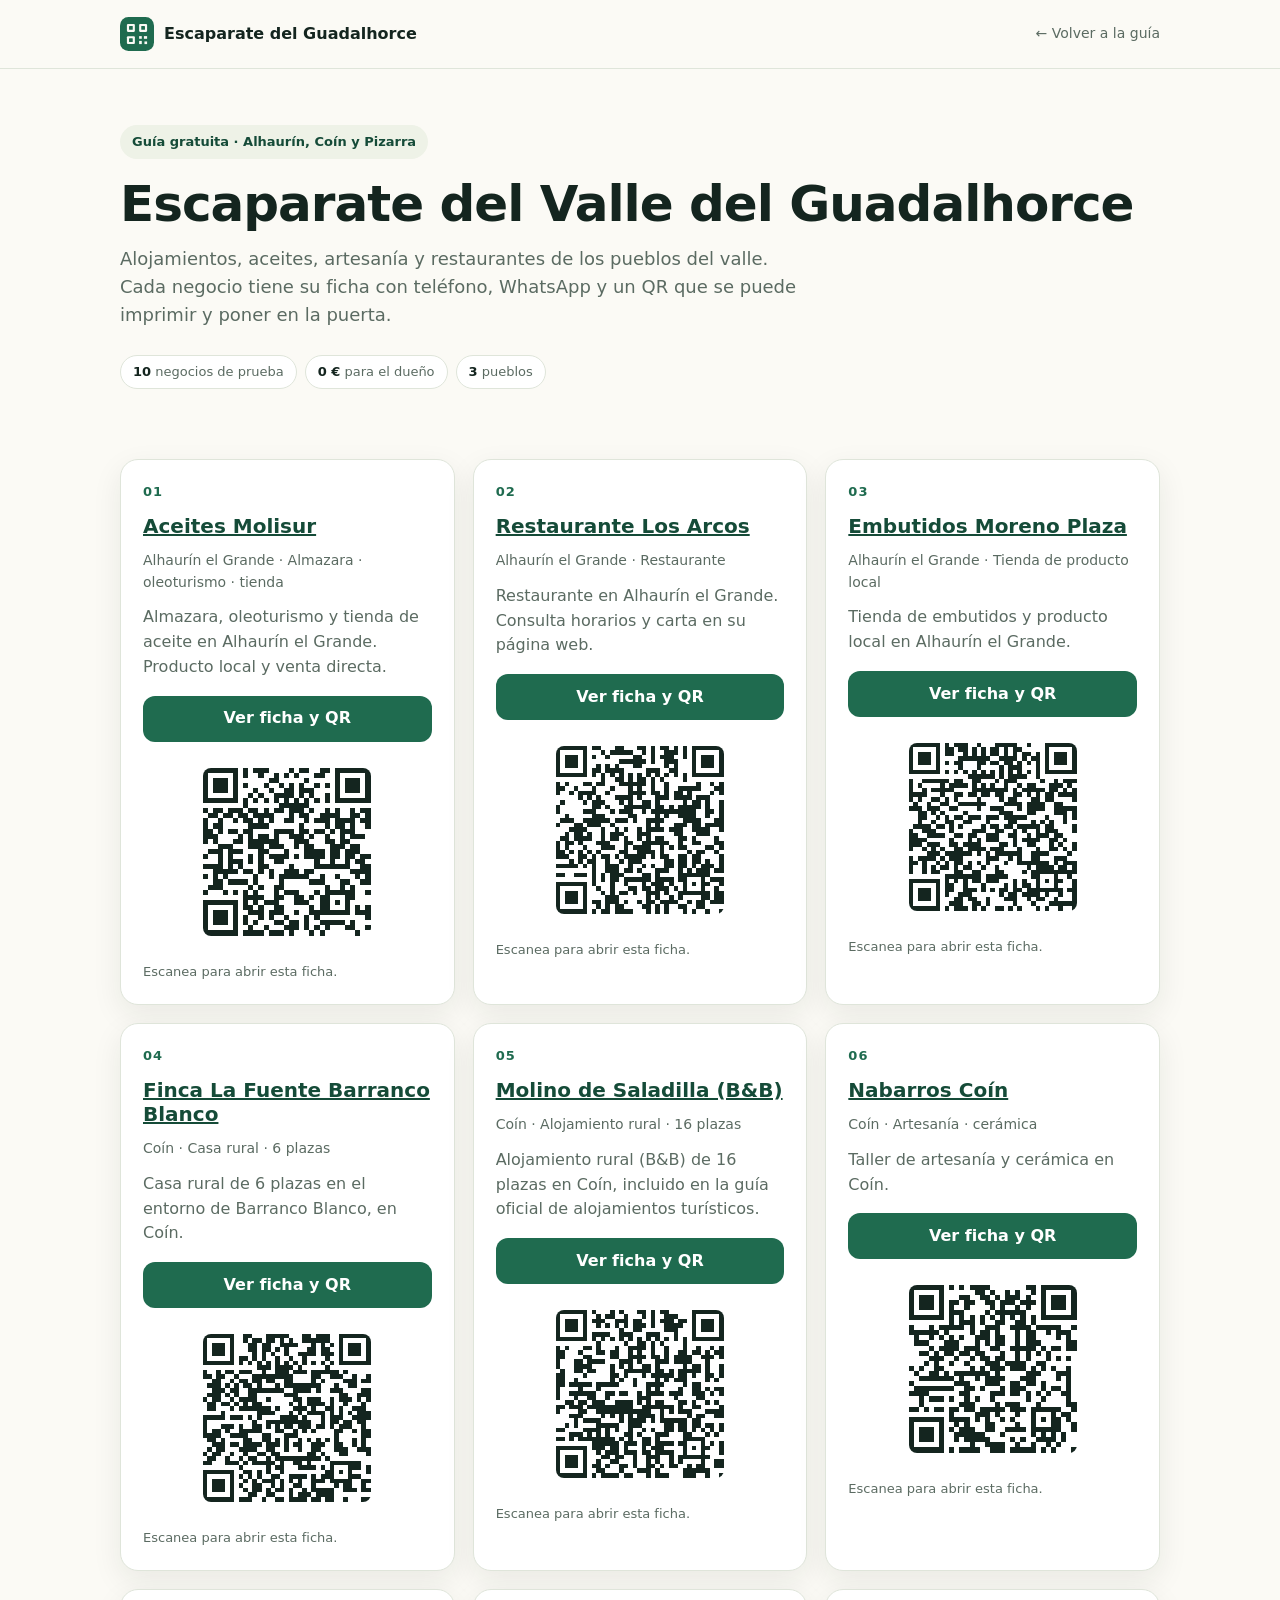
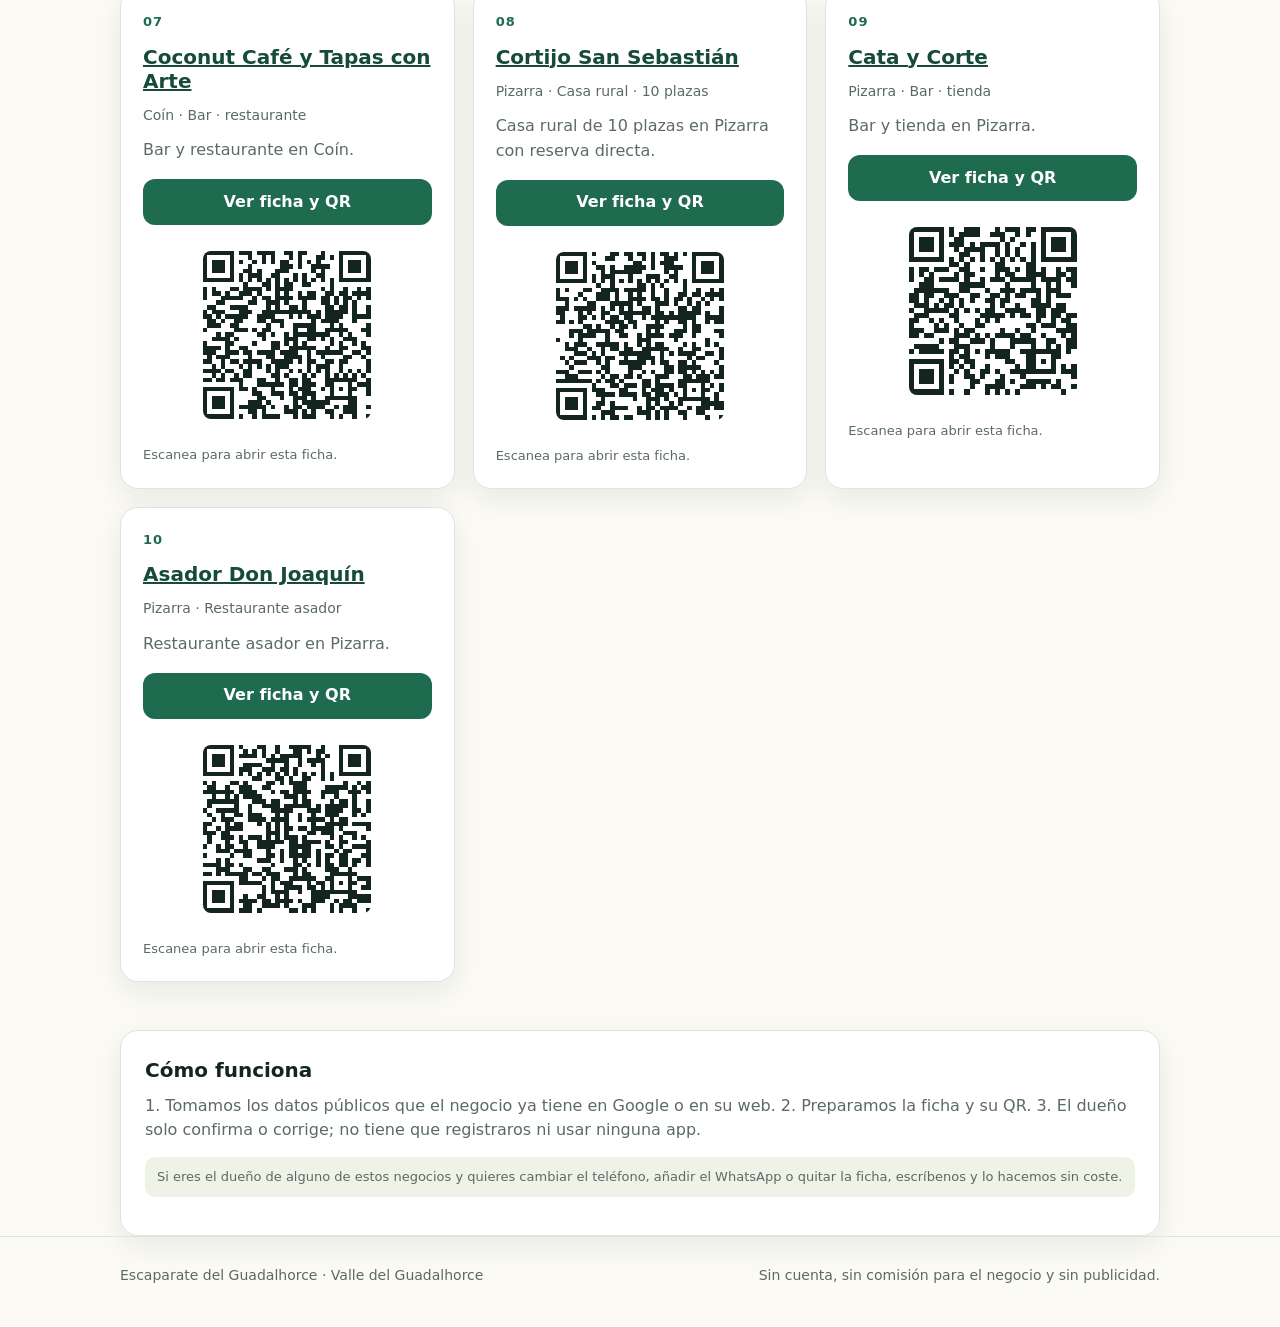
==== index.html @ 1d393084 "Publicar Escaparate del Guadalhorce (10 fichas + QR)" ====
<!doctype html>
<html lang="es">
<head>
<meta charset="utf-8">
<meta name="viewport" content="width=device-width, initial-scale=1">
<title>Escaparate del Guadalhorce · Alojamientos, tiendas y restaurantes en Alhaurín, Coín y Pizarra</title>
<meta name="description" content="Guía gratuita de alojamientos, tiendas, bares y artesanía de Alhaurín el Grande, Coín y Pizarra. Fichas preparadas para imprimir su QR y recibir contactos directos.">
<link rel="canonical" href="https://storbaz.github.io/escaparate-guadalhorce/">
<meta name="robots" content="index,follow,max-image-preview:large">
<meta name="theme-color" content="#1f6b4f">
<meta property="og:type" content="website">
<meta property="og:locale" content="es_ES">
<meta property="og:site_name" content="Escaparate del Guadalhorce">
<meta property="og:title" content="Escaparate del Guadalhorce · Alojamientos, tiendas y restaurantes en Alhaurín, Coín y Pizarra">
<meta property="og:description" content="Guía gratuita de alojamientos, tiendas, bares y artesanía de Alhaurín el Grande, Coín y Pizarra. Fichas preparadas para imprimir su QR y recibir contactos directos.">
<meta property="og:url" content="https://storbaz.github.io/escaparate-guadalhorce/">
<link rel="icon" href="assets/icon.svg" type="image/svg+xml">
<link rel="stylesheet" href="assets/style.css?v=1">
<script type="application/ld+json">{"@context":"https://schema.org","@type":"FAQPage","mainEntity":[{"@type":"Question","name":"¿Cuesta algo aparecer en el escaparate?","acceptedAnswer":{"@type":"Answer","text":"No. La ficha es gratuita para el negocio. Solo se pide que confirme o corrija sus datos."}},{"@type":"Question","name":"¿Qué hace el código QR?","acceptedAnswer":{"@type":"Answer","text":"Abre directamente la ficha del negocio para que el visitante pueda llamar o escribir por WhatsApp."}}]}</script>
<script src="assets/qrcode.min.js"></script>
<script src="assets/app.js?v=1" defer></script>
</head>
<body>
<a class="skip" href="#contenido">Saltar al contenido</a>
<header class="site-header">
  <div class="wrap header-inner">
    <a class="brand" href="index.html" aria-label="Escaparate del Guadalhorce, inicio">
      <img src="assets/icon.svg" alt="" width="34" height="34">
      <span>Escaparate del Guadalhorce</span>
    </a>
    <a class="back-link" href="index.html">← Volver a la guía</a>
  </div>
</header>
<main id="contenido" class="">
<section class="hero">
  <div class="wrap">
    <span class="eyebrow">Guía gratuita · Alhaurín, Coín y Pizarra</span>
    <h1>Escaparate del Valle del Guadalhorce</h1>
    <p class="lede">Alojamientos, aceites, artesanía y restaurantes de los pueblos del valle. Cada negocio tiene su ficha con teléfono, WhatsApp y un QR que se puede imprimir y poner en la puerta.</p>
    <div class="badges">
      <span class="badge"><strong>10</strong> negocios de prueba</span>
      <span class="badge"><strong>0 €</strong> para el dueño</span>
      <span class="badge"><strong>3</strong> pueblos</span>
    </div>
  </div>
</section>
<section class="wrap">
  <div class="grid">
<article class="card">
  <span class="num">01</span>
  <h2><a href="fichas/aceites-molisur.html">Aceites Molisur</a></h2>
  <div class="town">Alhaurín el Grande · Almazara · oleoturismo · tienda</div>
  <p>Almazara, oleoturismo y tienda de aceite en Alhaurín el Grande. Producto local y venta directa.</p>
  <div class="actions">
    <a class="button button-primary button-block" href="fichas/aceites-molisur.html">Ver ficha y QR</a>
  </div>
  <div class="qr-box" data-qr="fichas/aceites-molisur.html" aria-label="Código QR de la ficha de Aceites Molisur"></div>
  <div class="qr-caption">Escanea para abrir esta ficha.</div>
</article>
<article class="card">
  <span class="num">02</span>
  <h2><a href="fichas/restaurante-los-arcos.html">Restaurante Los Arcos</a></h2>
  <div class="town">Alhaurín el Grande · Restaurante</div>
  <p>Restaurante en Alhaurín el Grande. Consulta horarios y carta en su página web.</p>
  <div class="actions">
    <a class="button button-primary button-block" href="fichas/restaurante-los-arcos.html">Ver ficha y QR</a>
  </div>
  <div class="qr-box" data-qr="fichas/restaurante-los-arcos.html" aria-label="Código QR de la ficha de Restaurante Los Arcos"></div>
  <div class="qr-caption">Escanea para abrir esta ficha.</div>
</article>
<article class="card">
  <span class="num">03</span>
  <h2><a href="fichas/embutidos-moreno-plaza.html">Embutidos Moreno Plaza</a></h2>
  <div class="town">Alhaurín el Grande · Tienda de producto local</div>
  <p>Tienda de embutidos y producto local en Alhaurín el Grande.</p>
  <div class="actions">
    <a class="button button-primary button-block" href="fichas/embutidos-moreno-plaza.html">Ver ficha y QR</a>
  </div>
  <div class="qr-box" data-qr="fichas/embutidos-moreno-plaza.html" aria-label="Código QR de la ficha de Embutidos Moreno Plaza"></div>
  <div class="qr-caption">Escanea para abrir esta ficha.</div>
</article>
<article class="card">
  <span class="num">04</span>
  <h2><a href="fichas/finca-la-fuente-barranco-blanco.html">Finca La Fuente Barranco Blanco</a></h2>
  <div class="town">Coín · Casa rural · 6 plazas</div>
  <p>Casa rural de 6 plazas en el entorno de Barranco Blanco, en Coín.</p>
  <div class="actions">
    <a class="button button-primary button-block" href="fichas/finca-la-fuente-barranco-blanco.html">Ver ficha y QR</a>
  </div>
  <div class="qr-box" data-qr="fichas/finca-la-fuente-barranco-blanco.html" aria-label="Código QR de la ficha de Finca La Fuente Barranco Blanco"></div>
  <div class="qr-caption">Escanea para abrir esta ficha.</div>
</article>
<article class="card">
  <span class="num">05</span>
  <h2><a href="fichas/molino-de-saladilla.html">Molino de Saladilla (B&amp;B)</a></h2>
  <div class="town">Coín · Alojamiento rural · 16 plazas</div>
  <p>Alojamiento rural (B&amp;B) de 16 plazas en Coín, incluido en la guía oficial de alojamientos turísticos.</p>
  <div class="actions">
    <a class="button button-primary button-block" href="fichas/molino-de-saladilla.html">Ver ficha y QR</a>
  </div>
  <div class="qr-box" data-qr="fichas/molino-de-saladilla.html" aria-label="Código QR de la ficha de Molino de Saladilla (B&amp;B)"></div>
  <div class="qr-caption">Escanea para abrir esta ficha.</div>
</article>
<article class="card">
  <span class="num">06</span>
  <h2><a href="fichas/nabarros-coin.html">Nabarros Coín</a></h2>
  <div class="town">Coín · Artesanía · cerámica</div>
  <p>Taller de artesanía y cerámica en Coín.</p>
  <div class="actions">
    <a class="button button-primary button-block" href="fichas/nabarros-coin.html">Ver ficha y QR</a>
  </div>
  <div class="qr-box" data-qr="fichas/nabarros-coin.html" aria-label="Código QR de la ficha de Nabarros Coín"></div>
  <div class="qr-caption">Escanea para abrir esta ficha.</div>
</article>
<article class="card">
  <span class="num">07</span>
  <h2><a href="fichas/coconut-cafe-tapas-con-arte.html">Coconut Café y Tapas con Arte</a></h2>
  <div class="town">Coín · Bar · restaurante</div>
  <p>Bar y restaurante en Coín.</p>
  <div class="actions">
    <a class="button button-primary button-block" href="fichas/coconut-cafe-tapas-con-arte.html">Ver ficha y QR</a>
  </div>
  <div class="qr-box" data-qr="fichas/coconut-cafe-tapas-con-arte.html" aria-label="Código QR de la ficha de Coconut Café y Tapas con Arte"></div>
  <div class="qr-caption">Escanea para abrir esta ficha.</div>
</article>
<article class="card">
  <span class="num">08</span>
  <h2><a href="fichas/cortijo-san-sebastian.html">Cortijo San Sebastián</a></h2>
  <div class="town">Pizarra · Casa rural · 10 plazas</div>
  <p>Casa rural de 10 plazas en Pizarra con reserva directa.</p>
  <div class="actions">
    <a class="button button-primary button-block" href="fichas/cortijo-san-sebastian.html">Ver ficha y QR</a>
  </div>
  <div class="qr-box" data-qr="fichas/cortijo-san-sebastian.html" aria-label="Código QR de la ficha de Cortijo San Sebastián"></div>
  <div class="qr-caption">Escanea para abrir esta ficha.</div>
</article>
<article class="card">
  <span class="num">09</span>
  <h2><a href="fichas/cata-y-corte.html">Cata y Corte</a></h2>
  <div class="town">Pizarra · Bar · tienda</div>
  <p>Bar y tienda en Pizarra.</p>
  <div class="actions">
    <a class="button button-primary button-block" href="fichas/cata-y-corte.html">Ver ficha y QR</a>
  </div>
  <div class="qr-box" data-qr="fichas/cata-y-corte.html" aria-label="Código QR de la ficha de Cata y Corte"></div>
  <div class="qr-caption">Escanea para abrir esta ficha.</div>
</article>
<article class="card">
  <span class="num">10</span>
  <h2><a href="fichas/asador-don-joaquin.html">Asador Don Joaquín</a></h2>
  <div class="town">Pizarra · Restaurante asador</div>
  <p>Restaurante asador en Pizarra.</p>
  <div class="actions">
    <a class="button button-primary button-block" href="fichas/asador-don-joaquin.html">Ver ficha y QR</a>
  </div>
  <div class="qr-box" data-qr="fichas/asador-don-joaquin.html" aria-label="Código QR de la ficha de Asador Don Joaquín"></div>
  <div class="qr-caption">Escanea para abrir esta ficha.</div>
</article>
  </div>
  <div class="panel">
    <h2>Cómo funciona</h2>
    <p>1. Tomamos los datos públicos que el negocio ya tiene en Google o en su web. 2. Preparamos la ficha y su QR. 3. El dueño solo confirma o corrige; no tiene que registraros ni usar ninguna app.</p>
    <p class="qr-note">Si eres el dueño de alguno de estos negocios y quieres cambiar el teléfono, añadir el WhatsApp o quitar la ficha, escríbenos y lo hacemos sin coste.</p>
  </div>
</section>
</main>
<footer class="site-footer">
  <div class="wrap footer-inner">
    <span>Escaparate del Guadalhorce · Valle del Guadalhorce</span>
    <span>Sin cuenta, sin comisión para el negocio y sin publicidad.</span>
  </div>
</footer>
</body>
</html>
---- assets/style.css ----
:root {
  --ink: #14251f;
  --muted: #5b6b62;
  --paper: #fbfaf5;
  --card: #ffffff;
  --green: #1f6b4f;
  --green-dark: #154b38;
  --sand: #eef2e7;
  --line: #dfe5da;
  --warn: #9a6b00;
  --shadow: 0 10px 30px rgba(20, 37, 31, .08);
  --radius: 18px;
}

* { box-sizing: border-box; }

html { scroll-behavior: smooth; }

body {
  margin: 0;
  background: var(--paper);
  color: var(--ink);
  font: 16px/1.55 system-ui, -apple-system, "Segoe UI", Roboto, Helvetica, Arial, sans-serif;
  -webkit-font-smoothing: antialiased;
}

a { color: var(--green-dark); }

.wrap { width: min(1040px, calc(100% - 32px)); margin: 0 auto; }

.skip {
  position: absolute; left: -9999px;
  background: var(--ink); color: #fff; padding: 10px 14px; border-radius: 8px;
}
.skip:focus { left: 12px; top: 12px; z-index: 20; }

.site-header {
  background: rgba(251, 250, 245, .92);
  border-bottom: 1px solid var(--line);
  position: sticky; top: 0; z-index: 10;
  backdrop-filter: blur(10px);
}
.header-inner {
  min-height: 68px;
  display: flex; align-items: center; justify-content: space-between; gap: 16px;
}
.brand { display: inline-flex; align-items: center; gap: 10px; text-decoration: none; color: var(--ink); font-weight: 750; }
.brand img { width: 34px; height: 34px; }
.back-link { font-size: 14px; text-decoration: none; color: var(--muted); }
.back-link:hover { color: var(--green-dark); }

.hero { padding: 56px 0 28px; }
.hero h1 { font-size: clamp(30px, 5vw, 50px); line-height: 1.08; margin: 0 0 14px; letter-spacing: -.02em; }
.lede { font-size: 18px; color: var(--muted); max-width: 680px; margin: 0 0 26px; }
.eyebrow {
  display: inline-flex; align-items: center; gap: 8px;
  background: var(--sand); color: var(--green-dark);
  padding: 7px 12px; border-radius: 999px; font-size: 13px; font-weight: 650;
  margin-bottom: 18px;
}

.badges { display: flex; flex-wrap: wrap; gap: 8px; margin-bottom: 18px; }
.badge {
  background: #fff; border: 1px solid var(--line); border-radius: 999px;
  padding: 6px 12px; font-size: 13px; color: var(--muted);
}
.badge strong { color: var(--ink); }

.grid { display: grid; grid-template-columns: repeat(auto-fit, minmax(270px, 1fr)); gap: 18px; margin: 24px 0 48px; }

.card {
  background: var(--card); border: 1px solid var(--line); border-radius: var(--radius);
  padding: 22px; box-shadow: var(--shadow); display: flex; flex-direction: column; gap: 12px;
}
.card h2, .card h3 { margin: 0; font-size: 20px; line-height: 1.2; }
.card p { margin: 0; color: var(--muted); }
.card .num { color: var(--green); font-weight: 800; font-size: 13px; letter-spacing: .08em; }
.card .town { color: var(--muted); font-size: 14px; }

.actions { display: flex; flex-wrap: wrap; gap: 10px; margin-top: 4px; }
.button {
  display: inline-flex; align-items: center; justify-content: center; gap: 8px;
  min-height: 46px; padding: 0 18px; border-radius: 12px;
  font-weight: 700; text-decoration: none; border: 1px solid transparent;
}
.button-primary { background: var(--green); color: #fff; }
.button-primary:hover { background: var(--green-dark); }
.button-ghost { background: #fff; color: var(--green-dark); border-color: var(--line); }
.button-ghost:hover { border-color: var(--green); }
.button-block { width: 100%; }

.ficha { padding-bottom: 60px; }
.ficha-main { display: grid; grid-template-columns: minmax(0, 1.2fr) minmax(260px, .8fr); gap: 24px; align-items: start; }
@media (max-width: 760px) { .ficha-main { grid-template-columns: 1fr; } }

.panel {
  background: var(--card); border: 1px solid var(--line); border-radius: var(--radius);
  padding: 24px; box-shadow: var(--shadow);
}
.panel h2 { margin: 0 0 8px; font-size: 20px; }
.panel p { margin: 0 0 14px; color: var(--muted); }

.qr-panel { text-align: center; position: sticky; top: 92px; }
.qr-box { display: flex; justify-content: center; margin: 14px 0; }
.qr-box canvas, .qr-box img { border-radius: 8px; }
.qr-caption { font-size: 13px; color: var(--muted); }
.qr-note {
  background: var(--sand); color: var(--green-dark); border-radius: 10px;
  padding: 10px 12px; font-size: 13px; margin-top: 14px; text-align: left;
}

.owner {
  margin-top: 24px; border: 1px dashed var(--line); border-radius: var(--radius);
  padding: 20px 24px; background: rgba(255, 255, 255, .6);
}
.owner h2 { font-size: 17px; margin: 0 0 6px; }
.owner p { margin: 0; color: var(--muted); font-size: 14px; }

.pending {
  display: inline-block; margin-top: 10px; padding: 6px 10px;
  background: #fff6df; color: var(--warn); border-radius: 8px; font-size: 13px;
}

.site-footer { border-top: 1px solid var(--line); padding: 28px 0 40px; color: var(--muted); font-size: 14px; }
.footer-inner { display: flex; flex-wrap: wrap; justify-content: space-between; gap: 12px; }

@media print {
  .site-header, .hero, .owner, .site-footer, .actions { display: none !important; }
  body { background: #fff; }
  .wrap { width: 100%; }
  .panel { box-shadow: none; border: 1px solid #999; }
  .qr-panel { position: static; }
}
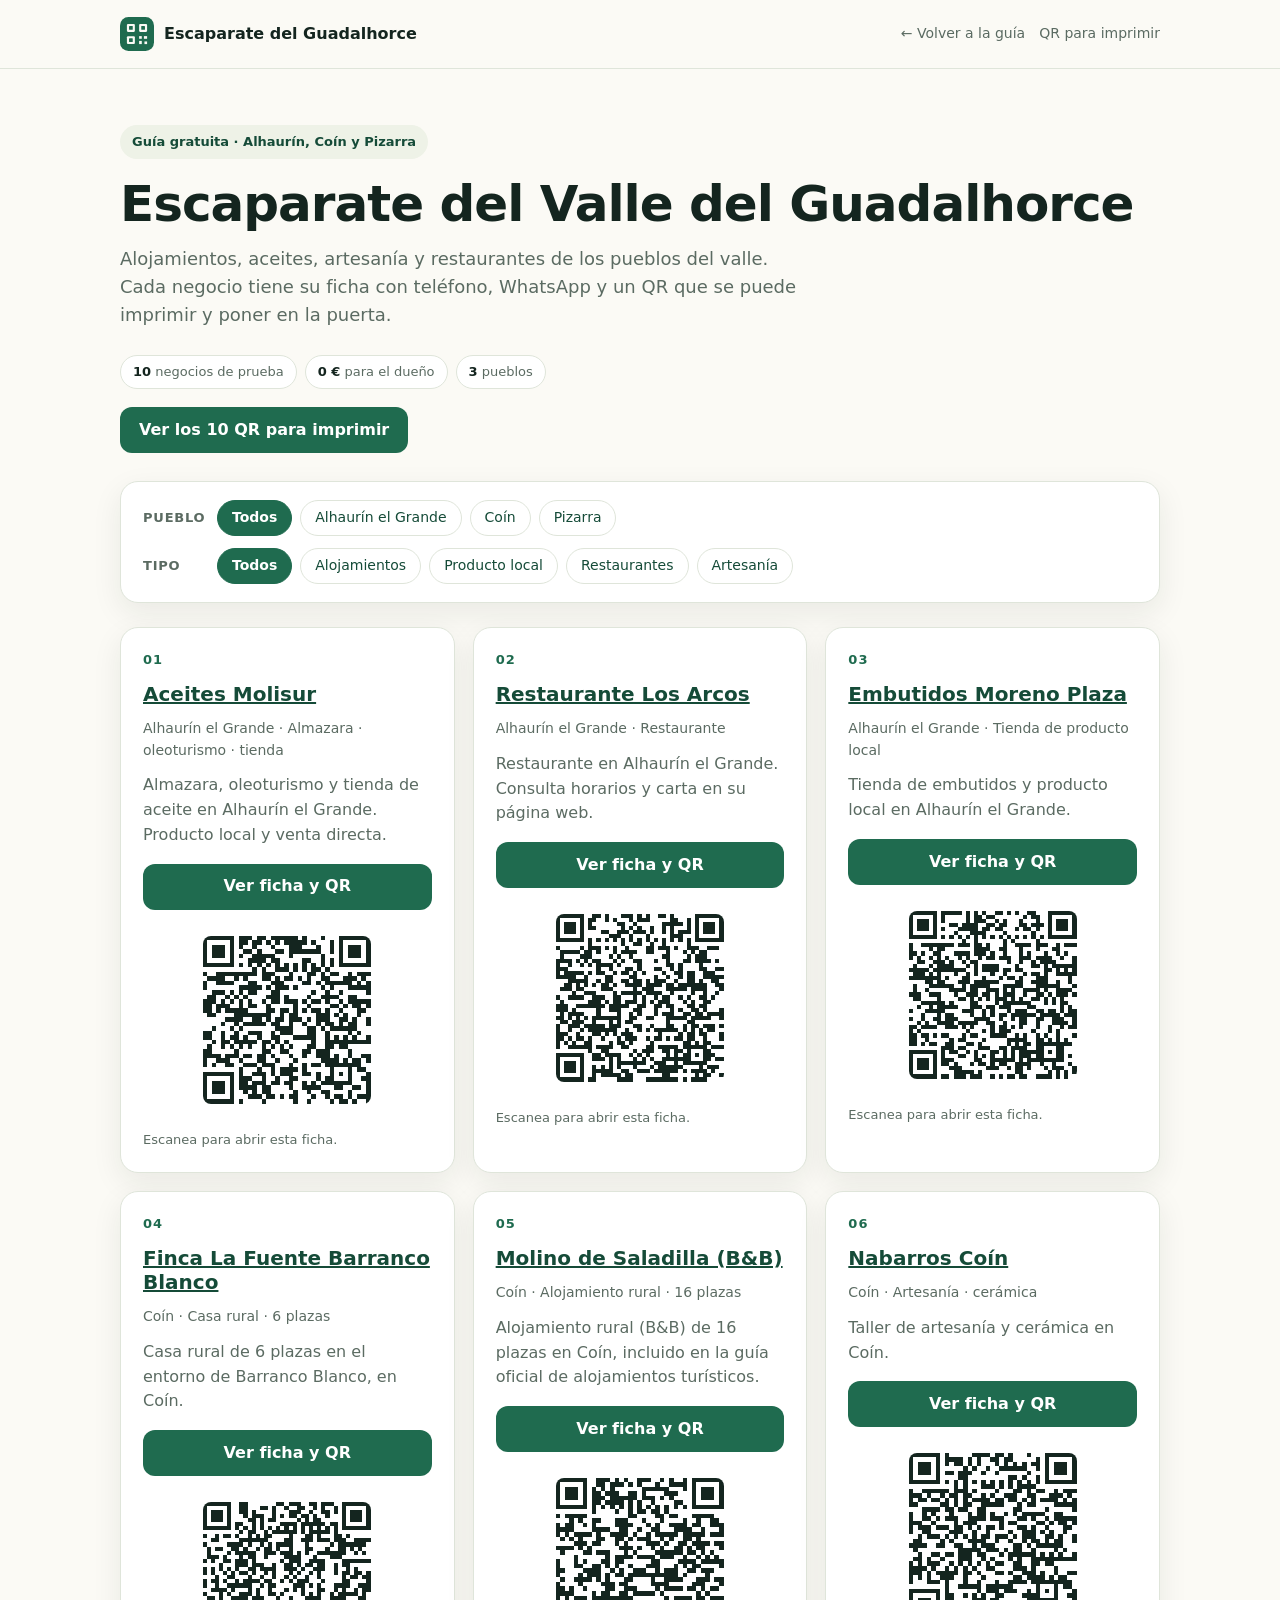
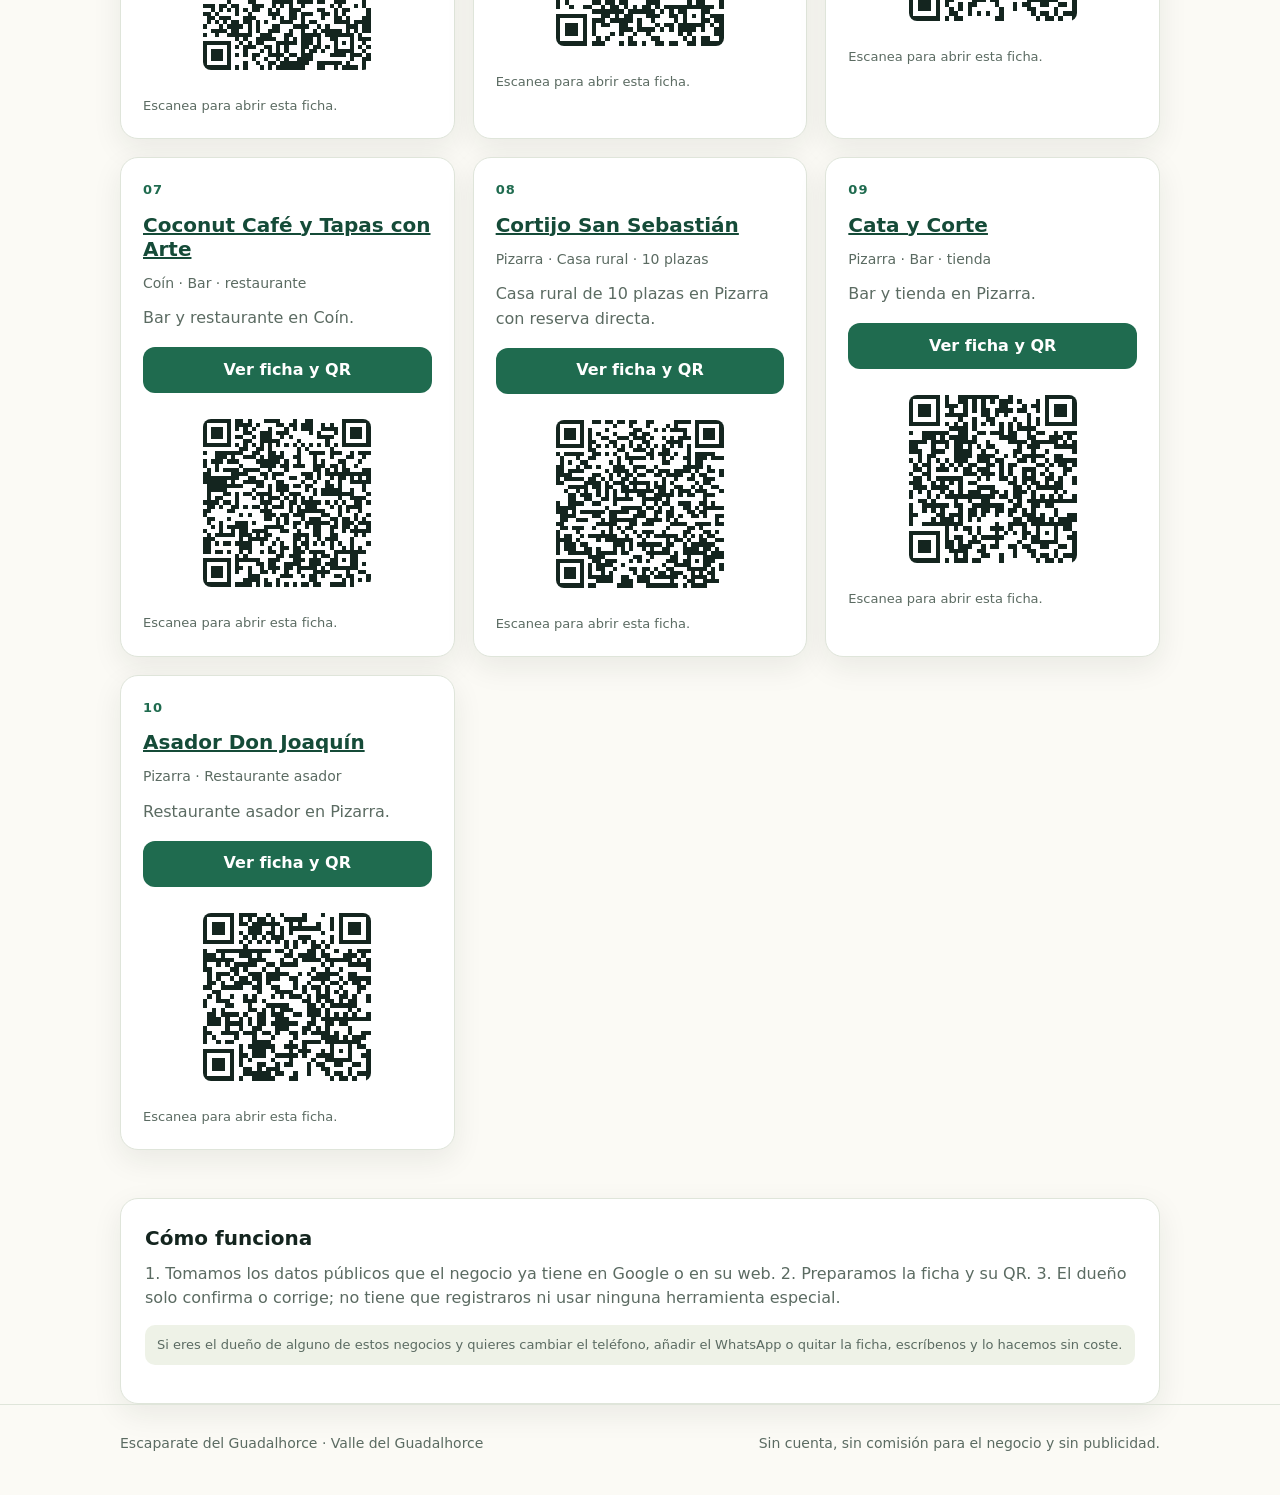
==== commit b36678f7: "Mejorar guía: filtros, QR descargables y metadatos" ====
--- a/index.html
+++ b/index.html
@@ -14,11 +14,16 @@
 <meta property="og:title" content="Escaparate del Guadalhorce · Alojamientos, tiendas y restaurantes en Alhaurín, Coín y Pizarra">
 <meta property="og:description" content="Guía gratuita de alojamientos, tiendas, bares y artesanía de Alhaurín el Grande, Coín y Pizarra. Fichas preparadas para imprimir su QR y recibir contactos directos.">
 <meta property="og:url" content="https://storbaz.github.io/escaparate-guadalhorce/">
+<meta property="og:image" content="https://storbaz.github.io/escaparate-guadalhorce/assets/og-image.svg">
+<meta name="twitter:card" content="summary_large_image">
+<meta name="twitter:title" content="Escaparate del Guadalhorce · Alojamientos, tiendas y restaurantes en Alhaurín, Coín y Pizarra">
+<meta name="twitter:description" content="Guía gratuita de alojamientos, tiendas, bares y artesanía de Alhaurín el Grande, Coín y Pizarra. Fichas preparadas para imprimir su QR y recibir contactos directos.">
+<meta name="twitter:image" content="https://storbaz.github.io/escaparate-guadalhorce/assets/og-image.svg">
 <link rel="icon" href="assets/icon.svg" type="image/svg+xml">
-<link rel="stylesheet" href="assets/style.css?v=1">
+<link rel="stylesheet" href="assets/style.css?v=2">
 <script type="application/ld+json">{"@context":"https://schema.org","@type":"FAQPage","mainEntity":[{"@type":"Question","name":"¿Cuesta algo aparecer en el escaparate?","acceptedAnswer":{"@type":"Answer","text":"No. La ficha es gratuita para el negocio. Solo se pide que confirme o corrija sus datos."}},{"@type":"Question","name":"¿Qué hace el código QR?","acceptedAnswer":{"@type":"Answer","text":"Abre directamente la ficha del negocio para que el visitante pueda llamar o escribir por WhatsApp."}}]}</script>
 <script src="assets/qrcode.min.js"></script>
-<script src="assets/app.js?v=1" defer></script>
+<script src="assets/app.js?v=2" defer></script>
 </head>
 <body>
 <a class="skip" href="#contenido">Saltar al contenido</a>
@@ -28,7 +33,10 @@
       <img src="assets/icon.svg" alt="" width="34" height="34">
       <span>Escaparate del Guadalhorce</span>
     </a>
-    <a class="back-link" href="index.html">← Volver a la guía</a>
+    <nav class="header-nav">
+      <a class="back-link" href="index.html">← Volver a la guía</a>
+      <a class="back-link" href="qrs.html">QR para imprimir</a>
+    </nav>
   </div>
 </header>
 <main id="contenido" class="">
@@ -42,11 +50,31 @@
       <span class="badge"><strong>0 €</strong> para el dueño</span>
       <span class="badge"><strong>3</strong> pueblos</span>
     </div>
+    <div class="actions">
+      <a class="button button-primary" href="qrs.html">Ver los 10 QR para imprimir</a>
+    </div>
+  </div>
+</section>
+<section class="wrap filters" aria-label="Filtrar negocios">
+  <div class="filter-row">
+    <span class="filter-label">Pueblo</span>
+    <button class="chip is-active" type="button" data-filter="pueblo" data-value="todos">Todos</button>
+    <button class="chip" type="button" data-filter="pueblo" data-value="Alhaurín el Grande">Alhaurín el Grande</button>
+    <button class="chip" type="button" data-filter="pueblo" data-value="Coín">Coín</button>
+    <button class="chip" type="button" data-filter="pueblo" data-value="Pizarra">Pizarra</button>
+  </div>
+  <div class="filter-row">
+    <span class="filter-label">Tipo</span>
+    <button class="chip is-active" type="button" data-filter="categoria" data-value="todos">Todos</button>
+    <button class="chip" type="button" data-filter="categoria" data-value="alojamiento">Alojamientos</button>
+    <button class="chip" type="button" data-filter="categoria" data-value="producto">Producto local</button>
+    <button class="chip" type="button" data-filter="categoria" data-value="restaurante">Restaurantes</button>
+    <button class="chip" type="button" data-filter="categoria" data-value="artesania">Artesanía</button>
   </div>
 </section>
 <section class="wrap">
-  <div class="grid">
-<article class="card">
+  <div class="grid" id="lista-negocios">
+<article class="card" data-pueblo="Alhaurín el Grande" data-categoria="producto">
   <span class="num">01</span>
   <h2><a href="fichas/aceites-molisur.html">Aceites Molisur</a></h2>
   <div class="town">Alhaurín el Grande · Almazara · oleoturismo · tienda</div>
@@ -54,10 +82,10 @@
   <div class="actions">
     <a class="button button-primary button-block" href="fichas/aceites-molisur.html">Ver ficha y QR</a>
   </div>
-  <div class="qr-box" data-qr="fichas/aceites-molisur.html" aria-label="Código QR de la ficha de Aceites Molisur"></div>
-  <div class="qr-caption">Escanea para abrir esta ficha.</div>
-</article>
-<article class="card">
+  <div class="qr-box" data-qr="https://storbaz.github.io/escaparate-guadalhorce/fichas/aceites-molisur.html" aria-label="Código QR de la ficha de Aceites Molisur"></div>
+  <div class="qr-caption">Escanea para abrir esta ficha.</div>
+</article>
+<article class="card" data-pueblo="Alhaurín el Grande" data-categoria="restaurante">
   <span class="num">02</span>
   <h2><a href="fichas/restaurante-los-arcos.html">Restaurante Los Arcos</a></h2>
   <div class="town">Alhaurín el Grande · Restaurante</div>
@@ -65,10 +93,10 @@
   <div class="actions">
     <a class="button button-primary button-block" href="fichas/restaurante-los-arcos.html">Ver ficha y QR</a>
   </div>
-  <div class="qr-box" data-qr="fichas/restaurante-los-arcos.html" aria-label="Código QR de la ficha de Restaurante Los Arcos"></div>
-  <div class="qr-caption">Escanea para abrir esta ficha.</div>
-</article>
-<article class="card">
+  <div class="qr-box" data-qr="https://storbaz.github.io/escaparate-guadalhorce/fichas/restaurante-los-arcos.html" aria-label="Código QR de la ficha de Restaurante Los Arcos"></div>
+  <div class="qr-caption">Escanea para abrir esta ficha.</div>
+</article>
+<article class="card" data-pueblo="Alhaurín el Grande" data-categoria="producto">
   <span class="num">03</span>
   <h2><a href="fichas/embutidos-moreno-plaza.html">Embutidos Moreno Plaza</a></h2>
   <div class="town">Alhaurín el Grande · Tienda de producto local</div>
@@ -76,10 +104,10 @@
   <div class="actions">
     <a class="button button-primary button-block" href="fichas/embutidos-moreno-plaza.html">Ver ficha y QR</a>
   </div>
-  <div class="qr-box" data-qr="fichas/embutidos-moreno-plaza.html" aria-label="Código QR de la ficha de Embutidos Moreno Plaza"></div>
-  <div class="qr-caption">Escanea para abrir esta ficha.</div>
-</article>
-<article class="card">
+  <div class="qr-box" data-qr="https://storbaz.github.io/escaparate-guadalhorce/fichas/embutidos-moreno-plaza.html" aria-label="Código QR de la ficha de Embutidos Moreno Plaza"></div>
+  <div class="qr-caption">Escanea para abrir esta ficha.</div>
+</article>
+<article class="card" data-pueblo="Coín" data-categoria="alojamiento">
   <span class="num">04</span>
   <h2><a href="fichas/finca-la-fuente-barranco-blanco.html">Finca La Fuente Barranco Blanco</a></h2>
   <div class="town">Coín · Casa rural · 6 plazas</div>
@@ -87,10 +115,10 @@
   <div class="actions">
     <a class="button button-primary button-block" href="fichas/finca-la-fuente-barranco-blanco.html">Ver ficha y QR</a>
   </div>
-  <div class="qr-box" data-qr="fichas/finca-la-fuente-barranco-blanco.html" aria-label="Código QR de la ficha de Finca La Fuente Barranco Blanco"></div>
-  <div class="qr-caption">Escanea para abrir esta ficha.</div>
-</article>
-<article class="card">
+  <div class="qr-box" data-qr="https://storbaz.github.io/escaparate-guadalhorce/fichas/finca-la-fuente-barranco-blanco.html" aria-label="Código QR de la ficha de Finca La Fuente Barranco Blanco"></div>
+  <div class="qr-caption">Escanea para abrir esta ficha.</div>
+</article>
+<article class="card" data-pueblo="Coín" data-categoria="alojamiento">
   <span class="num">05</span>
   <h2><a href="fichas/molino-de-saladilla.html">Molino de Saladilla (B&amp;B)</a></h2>
   <div class="town">Coín · Alojamiento rural · 16 plazas</div>
@@ -98,10 +126,10 @@
   <div class="actions">
     <a class="button button-primary button-block" href="fichas/molino-de-saladilla.html">Ver ficha y QR</a>
   </div>
-  <div class="qr-box" data-qr="fichas/molino-de-saladilla.html" aria-label="Código QR de la ficha de Molino de Saladilla (B&amp;B)"></div>
-  <div class="qr-caption">Escanea para abrir esta ficha.</div>
-</article>
-<article class="card">
+  <div class="qr-box" data-qr="https://storbaz.github.io/escaparate-guadalhorce/fichas/molino-de-saladilla.html" aria-label="Código QR de la ficha de Molino de Saladilla (B&amp;B)"></div>
+  <div class="qr-caption">Escanea para abrir esta ficha.</div>
+</article>
+<article class="card" data-pueblo="Coín" data-categoria="artesania">
   <span class="num">06</span>
   <h2><a href="fichas/nabarros-coin.html">Nabarros Coín</a></h2>
   <div class="town">Coín · Artesanía · cerámica</div>
@@ -109,10 +137,10 @@
   <div class="actions">
     <a class="button button-primary button-block" href="fichas/nabarros-coin.html">Ver ficha y QR</a>
   </div>
-  <div class="qr-box" data-qr="fichas/nabarros-coin.html" aria-label="Código QR de la ficha de Nabarros Coín"></div>
-  <div class="qr-caption">Escanea para abrir esta ficha.</div>
-</article>
-<article class="card">
+  <div class="qr-box" data-qr="https://storbaz.github.io/escaparate-guadalhorce/fichas/nabarros-coin.html" aria-label="Código QR de la ficha de Nabarros Coín"></div>
+  <div class="qr-caption">Escanea para abrir esta ficha.</div>
+</article>
+<article class="card" data-pueblo="Coín" data-categoria="restaurante">
   <span class="num">07</span>
   <h2><a href="fichas/coconut-cafe-tapas-con-arte.html">Coconut Café y Tapas con Arte</a></h2>
   <div class="town">Coín · Bar · restaurante</div>
@@ -120,10 +148,10 @@
   <div class="actions">
     <a class="button button-primary button-block" href="fichas/coconut-cafe-tapas-con-arte.html">Ver ficha y QR</a>
   </div>
-  <div class="qr-box" data-qr="fichas/coconut-cafe-tapas-con-arte.html" aria-label="Código QR de la ficha de Coconut Café y Tapas con Arte"></div>
-  <div class="qr-caption">Escanea para abrir esta ficha.</div>
-</article>
-<article class="card">
+  <div class="qr-box" data-qr="https://storbaz.github.io/escaparate-guadalhorce/fichas/coconut-cafe-tapas-con-arte.html" aria-label="Código QR de la ficha de Coconut Café y Tapas con Arte"></div>
+  <div class="qr-caption">Escanea para abrir esta ficha.</div>
+</article>
+<article class="card" data-pueblo="Pizarra" data-categoria="alojamiento">
   <span class="num">08</span>
   <h2><a href="fichas/cortijo-san-sebastian.html">Cortijo San Sebastián</a></h2>
   <div class="town">Pizarra · Casa rural · 10 plazas</div>
@@ -131,10 +159,10 @@
   <div class="actions">
     <a class="button button-primary button-block" href="fichas/cortijo-san-sebastian.html">Ver ficha y QR</a>
   </div>
-  <div class="qr-box" data-qr="fichas/cortijo-san-sebastian.html" aria-label="Código QR de la ficha de Cortijo San Sebastián"></div>
-  <div class="qr-caption">Escanea para abrir esta ficha.</div>
-</article>
-<article class="card">
+  <div class="qr-box" data-qr="https://storbaz.github.io/escaparate-guadalhorce/fichas/cortijo-san-sebastian.html" aria-label="Código QR de la ficha de Cortijo San Sebastián"></div>
+  <div class="qr-caption">Escanea para abrir esta ficha.</div>
+</article>
+<article class="card" data-pueblo="Pizarra" data-categoria="producto">
   <span class="num">09</span>
   <h2><a href="fichas/cata-y-corte.html">Cata y Corte</a></h2>
   <div class="town">Pizarra · Bar · tienda</div>
@@ -142,10 +170,10 @@
   <div class="actions">
     <a class="button button-primary button-block" href="fichas/cata-y-corte.html">Ver ficha y QR</a>
   </div>
-  <div class="qr-box" data-qr="fichas/cata-y-corte.html" aria-label="Código QR de la ficha de Cata y Corte"></div>
-  <div class="qr-caption">Escanea para abrir esta ficha.</div>
-</article>
-<article class="card">
+  <div class="qr-box" data-qr="https://storbaz.github.io/escaparate-guadalhorce/fichas/cata-y-corte.html" aria-label="Código QR de la ficha de Cata y Corte"></div>
+  <div class="qr-caption">Escanea para abrir esta ficha.</div>
+</article>
+<article class="card" data-pueblo="Pizarra" data-categoria="restaurante">
   <span class="num">10</span>
   <h2><a href="fichas/asador-don-joaquin.html">Asador Don Joaquín</a></h2>
   <div class="town">Pizarra · Restaurante asador</div>
@@ -153,13 +181,13 @@
   <div class="actions">
     <a class="button button-primary button-block" href="fichas/asador-don-joaquin.html">Ver ficha y QR</a>
   </div>
-  <div class="qr-box" data-qr="fichas/asador-don-joaquin.html" aria-label="Código QR de la ficha de Asador Don Joaquín"></div>
+  <div class="qr-box" data-qr="https://storbaz.github.io/escaparate-guadalhorce/fichas/asador-don-joaquin.html" aria-label="Código QR de la ficha de Asador Don Joaquín"></div>
   <div class="qr-caption">Escanea para abrir esta ficha.</div>
 </article>
   </div>
   <div class="panel">
     <h2>Cómo funciona</h2>
-    <p>1. Tomamos los datos públicos que el negocio ya tiene en Google o en su web. 2. Preparamos la ficha y su QR. 3. El dueño solo confirma o corrige; no tiene que registraros ni usar ninguna app.</p>
+    <p>1. Tomamos los datos públicos que el negocio ya tiene en Google o en su web. 2. Preparamos la ficha y su QR. 3. El dueño solo confirma o corrige; no tiene que registraros ni usar ninguna herramienta especial.</p>
     <p class="qr-note">Si eres el dueño de alguno de estos negocios y quieres cambiar el teléfono, añadir el WhatsApp o quitar la ficha, escríbenos y lo hacemos sin coste.</p>
   </div>
 </section>
--- a/assets/style.css
+++ b/assets/style.css
@@ -121,13 +121,57 @@
   background: #fff6df; color: var(--warn); border-radius: 8px; font-size: 13px;
 }
 
+[hidden] { display: none !important; }
+
+.header-nav { display: flex; flex-wrap: wrap; gap: 14px; }
+
+.filters {
+  background: var(--card); border: 1px solid var(--line); border-radius: var(--radius);
+  padding: 18px 22px; margin-bottom: 6px; box-shadow: var(--shadow);
+}
+.filter-row { display: flex; flex-wrap: wrap; align-items: center; gap: 8px; }
+.filter-row + .filter-row { margin-top: 12px; }
+.filter-label { min-width: 66px; font-size: 13px; font-weight: 700; color: var(--muted); text-transform: uppercase; letter-spacing: .06em; }
+
+.chip {
+  display: inline-flex; align-items: center; min-height: 36px; padding: 0 14px;
+  border: 1px solid var(--line); border-radius: 999px; background: #fff;
+  color: var(--green-dark); font: inherit; font-size: 14px; text-decoration: none; cursor: pointer;
+}
+.chip:hover { border-color: var(--green); }
+.chip.is-active { background: var(--green); border-color: var(--green); color: #fff; font-weight: 700; }
+
+.map-card {
+  background: linear-gradient(135deg, var(--sand), #fff);
+  border: 1px solid var(--line); border-radius: 14px; padding: 16px;
+  margin-bottom: 18px; text-align: left;
+}
+.map-name { display: block; font-weight: 750; font-size: 17px; margin-bottom: 4px; }
+.map-card a { font-size: 14px; }
+
+.related { margin: 24px auto 60px; }
+.related h2 { font-size: 20px; margin: 0 0 12px; }
+.related .chips { display: flex; flex-wrap: wrap; gap: 8px; }
+
+.qr-grid { display: grid; grid-template-columns: repeat(auto-fit, minmax(230px, 1fr)); gap: 18px; margin: 10px 0 60px; }
+.qr-card {
+  background: var(--card); border: 1px solid var(--line); border-radius: var(--radius);
+  padding: 20px; box-shadow: var(--shadow); text-align: center;
+}
+.qr-card h2 { font-size: 18px; margin: 0 0 4px; }
+.qr-card .town { color: var(--muted); font-size: 13px; margin-bottom: 10px; }
+.qr-card .qr-caption { font-size: 11px; word-break: break-all; margin-top: 10px; }
+
 .site-footer { border-top: 1px solid var(--line); padding: 28px 0 40px; color: var(--muted); font-size: 14px; }
 .footer-inner { display: flex; flex-wrap: wrap; justify-content: space-between; gap: 12px; }
 
 @media print {
-  .site-header, .hero, .owner, .site-footer, .actions { display: none !important; }
+  .site-header, .hero, .owner, .site-footer, .actions, .filters, .related { display: none !important; }
   body { background: #fff; }
   .wrap { width: 100%; }
   .panel { box-shadow: none; border: 1px solid #999; }
   .qr-panel { position: static; }
+  .qr-grid { grid-template-columns: repeat(2, 1fr); gap: 14px; }
+  .qr-card { box-shadow: none; break-inside: avoid; page-break-inside: avoid; }
+  .qr-card .button { display: none !important; }
 }
